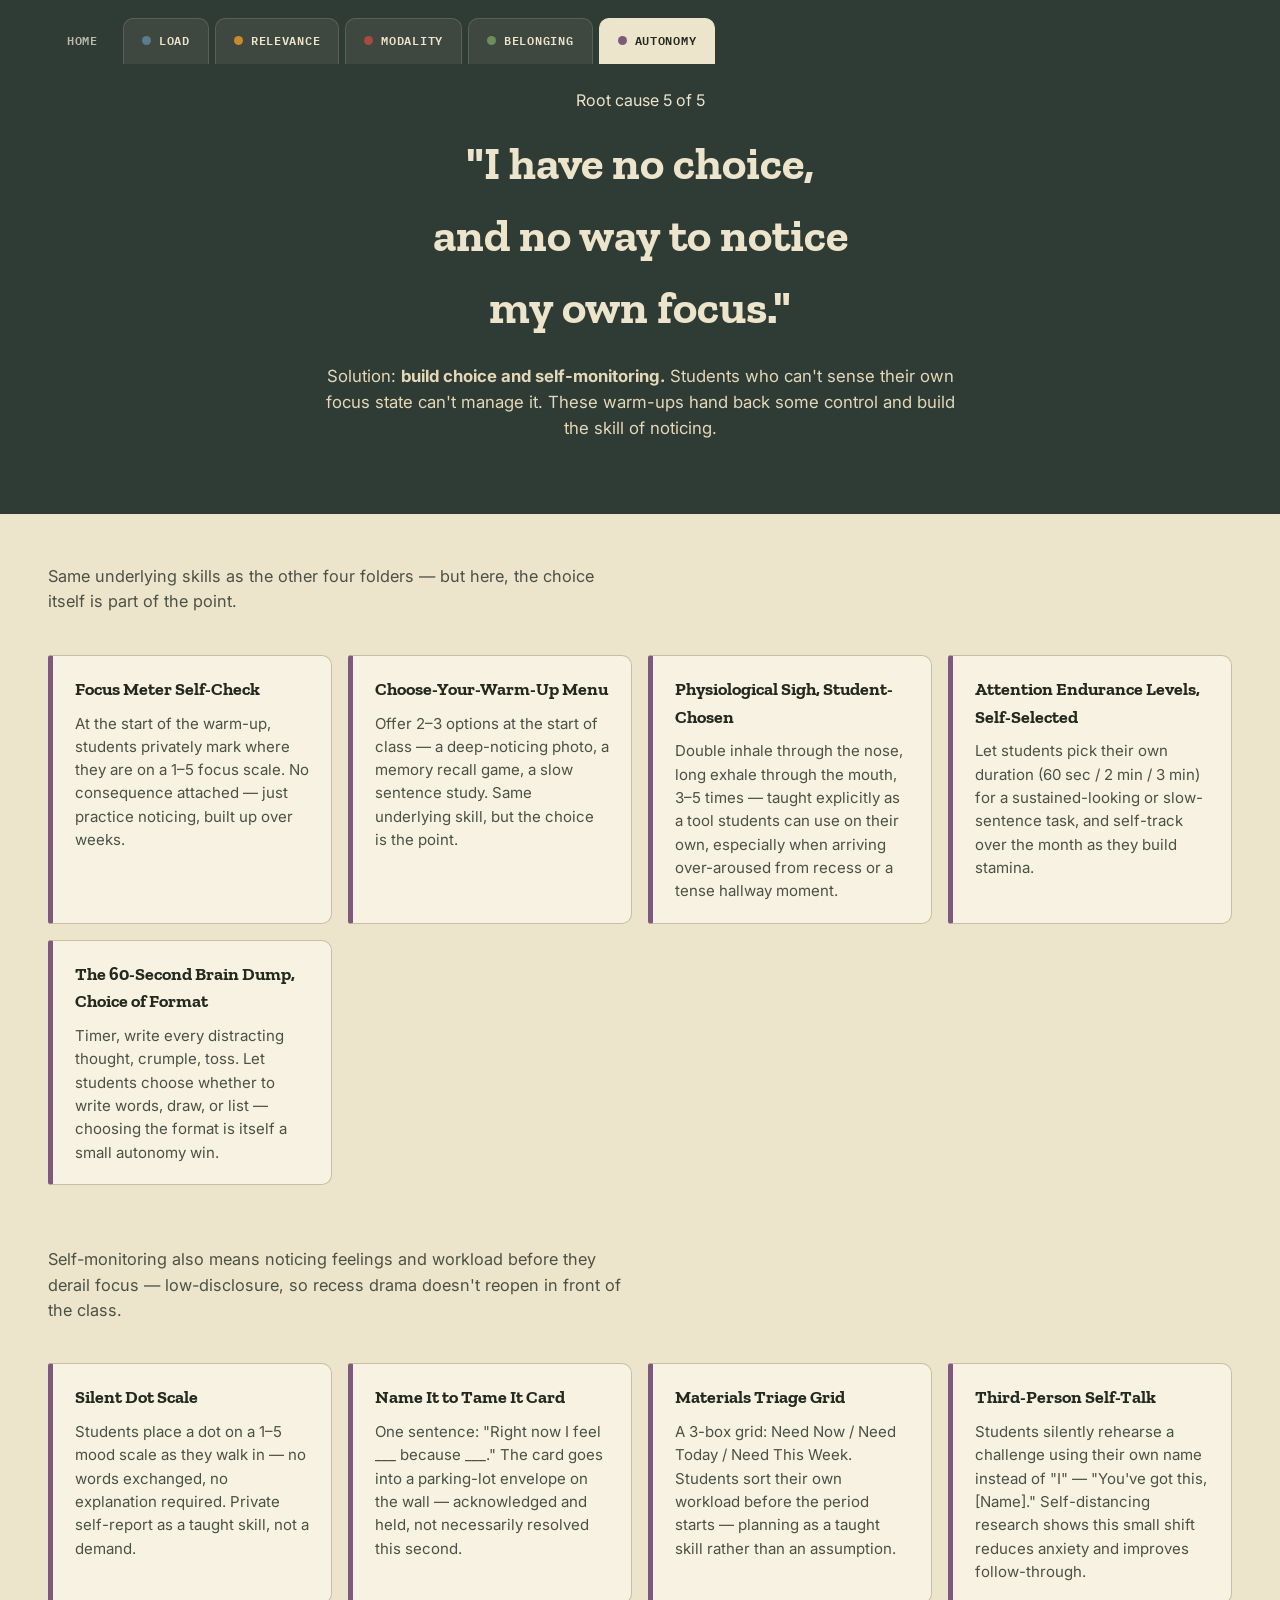
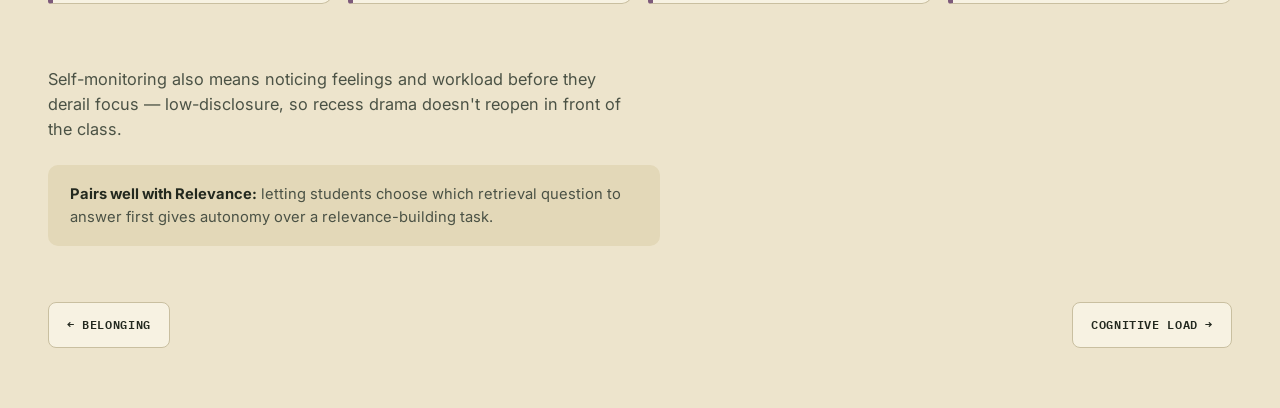
==== autonomy.html @ c08956a5 "Remove self-monitoring strategies from autonomy.html Removed multiple self-monitoring strategies and" ====
<!DOCTYPE html>
<html lang="en">
<head>
<meta charset="UTF-8">
<meta name="viewport" content="width=device-width, initial-scale=1.0">
<title>Autonomy — Attention Toolkit</title>
<link rel="stylesheet" href="style.css">
<style>:root{ --accent: var(--accent-autonomy); }</style>
</head>
<body class="page-autonomy">

<nav class="tabbar" aria-label="Root cause pages">
  <a href="index.html" class="tab home">Home</a>
  <a href="cognitive-load.html" class="tab" style="--tab-color:#5B7C8D"><span class="dot"></span>Load</a>
  <a href="relevance.html" class="tab" style="--tab-color:#C98A2B"><span class="dot"></span>Relevance</a>
  <a href="modality.html" class="tab" style="--tab-color:#A64B3F"><span class="dot"></span>Modality</a>
  <a href="belonging.html" class="tab" style="--tab-color:#6B8F5A"><span class="dot"></span>Belonging</a>
  <a href="autonomy.html" class="tab active" style="--tab-color:#7D5A7A"><span class="dot"></span>Autonomy</a>
</nav>

<header class="header-band">
  <p class="kicker">Root cause 5 of 5</p>
  <h1>"I have no choice, and no way to notice my own focus."</h1>
  <p class="principle">Solution: <strong>build choice and self-monitoring.</strong> Students who can't sense their own focus state can't manage it. These warm-ups hand back some control and build the skill of noticing.</p>
</header>

<p class="intro">Same underlying skills as the other four folders — but here, the choice itself is part of the point.</p>

<section class="card-grid">

  <div class="card">
    <h3>Focus Meter Self-Check</h3>
    <p>At the start of the warm-up, students privately mark where they are on a 1–5 focus scale. No consequence attached — just practice noticing, built up over weeks.</p>
  </div>

  <div class="card">
    <h3>Choose-Your-Warm-Up Menu</h3>
    <p>Offer 2–3 options at the start of class — a deep-noticing photo, a memory recall game, a slow sentence study. Same underlying skill, but the choice is the point.</p>
  </div>

  <div class="card">
    <h3>Physiological Sigh, Student-Chosen</h3>
    <p>Double inhale through the nose, long exhale through the mouth, 3–5 times — taught explicitly as a tool students can use on their own, especially when arriving over-aroused from recess or a tense hallway moment.</p>
  </div>

  <div class="card">
    <h3>Attention Endurance Levels, Self-Selected</h3>
    <p>Let students pick their own duration (60 sec / 2 min / 3 min) for a sustained-looking or slow-sentence task, and self-track over the month as they build stamina.</p>
  </div>

  <div class="card">
    <h3>The 60-Second Brain Dump, Choice of Format</h3>
    <p>Timer, write every distracting thought, crumple, toss. Let students choose whether to write words, draw, or list — choosing the format is itself a small autonomy win.</p>
  </div>

</section>

<p class="intro" style="padding-top:6px;">Self-monitoring also means noticing feelings and workload before they derail focus — low-disclosure, so recess drama doesn't reopen in front of the class.</p>

<section class="card-grid">

  <div class="card">
    <h3>Silent Dot Scale</h3>
    <p>Students place a dot on a 1–5 mood scale as they walk in — no words exchanged, no explanation required. Private self-report as a taught skill, not a demand.</p>
  </div>

  <div class="card">
    <h3>Name It to Tame It Card</h3>
    <p>One sentence: "Right now I feel ___ because ___." The card goes into a parking-lot envelope on the wall — acknowledged and held, not necessarily resolved this second.</p>
  </div>

  <div class="card">
    <h3>Materials Triage Grid</h3>
    <p>A 3-box grid: Need Now / Need Today / Need This Week. Students sort their own workload before the period starts — planning as a taught skill rather than an assumption.</p>
  </div>

  <div class="card">
    <h3>Third-Person Self-Talk</h3>
    <p>Students silently rehearse a challenge using their own name instead of "I" — "You've got this, [Name]." Self-distancing research shows this small shift reduces anxiety and improves follow-through.</p>
  </div>

</section>

<p class="intro" style="padding-top:6px;">Self-monitoring also means noticing feelings and workload before they derail focus — low-disclosure, so recess drama doesn't reopen in front of the class.</p>

<div class="crosslink">
  <strong>Pairs well with Relevance:</strong> letting students choose which retrieval question to answer first gives autonomy over a relevance-building task.
</div>

<nav class="pagenav">
  <a href="belonging.html">← Belonging</a>
  <a href="cognitive-load.html">Cognitive Load →</a>
</nav>

</body>
</html>
---- style.css ----
/* ===========================================================
   Attention Toolkit — shared stylesheet
   Concept: a teacher's filing cabinet. Five folder tabs (root
   causes), each tab its own color. Inside, strategies read as
   index cards pulled from the folder.
   =========================================================== */

@import url('https://fonts.googleapis.com/css2?family=Zilla+Slab:wght@500;600;700&family=Inter:wght@400;500;600&family=IBM+Plex+Mono:wght@500;600&display=swap');

:root{
  --ink:        #23291F;
  --ink-soft:   #4B5245;
  --paper:      #EDE4CC;
  --paper-light:#F7F2E2;
  --paper-deep: #E3D8B8;
  --chalk-dark: #2F3B35;
  --chalk-line: #C9BFA0;

  --accent-cognitive: #5B7C8D;
  --accent-relevance:  #C98A2B;
  --accent-modality:   #A64B3F;
  --accent-belonging:  #6B8F5A;
  --accent-autonomy:   #7D5A7A;

  /* default accent, overridden per page */
  --accent: var(--chalk-dark);
}

*{ box-sizing: border-box; }

html{ scroll-behavior: smooth; }

body{
  margin: 0;
  background: var(--paper);
  color: var(--ink);
  font-family: 'Inter', system-ui, sans-serif;
  line-height: 1.55;
}

h1, h2, h3{
  font-family: 'Zilla Slab', Georgia, serif;
  color: var(--ink);
  margin: 0 0 0.4em;
}

a{ color: inherit; }

.eyebrow{
  font-family: 'IBM Plex Mono', monospace;
  font-size: 0.72rem;
  letter-spacing: 0.12em;
  text-transform: uppercase;
  font-weight: 600;
  color: var(--accent);
}

/* ---------- top tab navigation ---------- */

.tabbar{
  display: flex;
  flex-wrap: wrap;
  gap: 6px;
  padding: 18px clamp(16px, 5vw, 48px) 0;
  background: var(--chalk-dark);
}

.tab{
  display: inline-flex;
  align-items: center;
  gap: 8px;
  padding: 12px 18px 14px;
  border-radius: 10px 10px 0 0;
  font-family: 'IBM Plex Mono', monospace;
  font-size: 0.75rem;
  letter-spacing: 0.06em;
  text-transform: uppercase;
  font-weight: 600;
  text-decoration: none;
  color: #EDE4CC;
  background: rgba(237, 228, 204, 0.08);
  border: 1px solid rgba(237, 228, 204, 0.16);
  border-bottom: none;
  transition: transform 0.15s ease, background 0.15s ease;
}

.tab:hover{
  transform: translateY(-3px);
  background: rgba(237, 228, 204, 0.16);
}

.tab.home{
  background: transparent;
  border-color: transparent;
  color: #EDE4CC;
  opacity: 0.75;
}
.tab.home:hover{ opacity: 1; transform: none; }

.tab.active{
  background: var(--paper);
  color: var(--ink);
  border-color: var(--paper);
  transform: translateY(0);
}

.tab .dot{
  width: 9px; height: 9px;
  border-radius: 50%;
  background: var(--tab-color, currentColor);
  flex-shrink: 0;
}

/* ---------- header band (per-page, colored) ---------- */

.header-band{
  background: var(--chalk-dark);
  color: var(--paper);
  padding: 8px clamp(16px, 5vw, 48px) 56px;
  text-align: center;
}

.header-band h1{
  color: var(--paper);
  font-size: clamp(1.9rem, 4.2vw, 2.9rem);
  max-width: 16ch;
  margin-left: auto;
  margin-right: auto;
}

.header-band .principle{
  font-size: 1.05rem;
  color: var(--paper-deep);
  max-width: 58ch;
  margin-top: 14px;
  margin-left: auto;
  margin-right: auto;
}

/* ---------- home hero ---------- */

.hero{
  padding: clamp(28px, 6vw, 64px) clamp(16px, 5vw, 48px) 8px;
}

.hero h1{
  font-size: clamp(2.1rem, 5vw, 3.4rem);
  max-width: 18ch;
}

.hero p.lede{
  font-size: 1.1rem;
  color: var(--ink-soft);
  max-width: 62ch;
}

/* ---------- folder grid (home) ---------- */

.folder-grid{
  display: grid;
  grid-template-columns: repeat(auto-fit, minmax(230px, 1fr));
  gap: 18px;
  padding: 12px clamp(16px, 5vw, 48px) 64px;
}

.folder-card{
  position: relative;
  display: block;
  text-decoration: none;
  background: var(--paper-light);
  border: 1px solid var(--chalk-line);
  border-top: 6px solid var(--card-color, var(--chalk-dark));
  border-radius: 4px 14px 10px 10px;
  padding: 26px 22px 22px;
  color: var(--ink);
  transition: transform 0.18s ease, box-shadow 0.18s ease;
}

.folder-card:hover{
  transform: translateY(-5px);
  box-shadow: 0 14px 24px -14px rgba(43, 34, 20, 0.35);
}

.folder-card .tag{
  font-family: 'IBM Plex Mono', monospace;
  font-size: 0.7rem;
  letter-spacing: 0.1em;
  text-transform: uppercase;
  font-weight: 600;
  color: var(--card-color);
  display: block;
  margin-bottom: 10px;
}

.folder-card h2{
  font-size: 1.3rem;
  margin-bottom: 8px;
}

.folder-card p{
  font-size: 0.95rem;
  color: var(--ink-soft);
  margin: 0;
}

/* ---------- strategy cards (inner pages) ---------- */

.intro{
  max-width: 68ch;
  padding: 34px clamp(16px, 5vw, 48px) 6px;
  color: var(--ink-soft);
  font-size: 1.02rem;
}

.card-grid{
  display: grid;
  grid-template-columns: repeat(auto-fit, minmax(280px, 1fr));
  gap: 16px;
  padding: 18px clamp(16px, 5vw, 48px) 40px;
}

.card{
  background: var(--paper-light);
  border: 1px solid var(--chalk-line);
  border-left: 5px solid var(--accent);
  border-radius: 3px 10px 10px 3px;
  padding: 20px 22px;
}

.card h3{
  font-size: 1.12rem;
  margin-bottom: 8px;
}

.card p{
  margin: 0;
  font-size: 0.94rem;
  color: var(--ink-soft);
}

/* ---------- cross-link footer note ---------- */

.crosslink{
  margin: 8px clamp(16px, 5vw, 48px) 56px;
  padding: 18px 22px;
  background: var(--paper-deep);
  border-radius: 10px;
  font-size: 0.92rem;
  color: var(--ink-soft);
  max-width: 68ch;
}

.crosslink strong{ color: var(--ink); }

/* ---------- footer nav (prev/next) ---------- */

.pagenav{
  display: flex;
  justify-content: space-between;
  gap: 12px;
  padding: 0 clamp(16px, 5vw, 48px) 60px;
  flex-wrap: wrap;
}

.pagenav a{
  text-decoration: none;
  font-family: 'IBM Plex Mono', monospace;
  font-size: 0.78rem;
  letter-spacing: 0.05em;
  text-transform: uppercase;
  font-weight: 600;
  padding: 12px 18px;
  border: 1px solid var(--chalk-line);
  border-radius: 8px;
  color: var(--ink);
  background: var(--paper-light);
  transition: background 0.15s ease;
}
.pagenav a:hover{ background: var(--paper-deep); }

/* ---------- footer ---------- */

.site-footer{
  padding: 24px clamp(16px, 5vw, 48px) 40px;
  font-size: 0.82rem;
  color: var(--ink-soft);
  border-top: 1px solid var(--chalk-line);
}

/* ---------- focus visibility ---------- */

a:focus-visible, .tab:focus-visible{
  outline: 3px solid var(--ink);
  outline-offset: 2px;
}

/* ---------- reduced motion ---------- */

@media (prefers-reduced-motion: reduce){
  *{ transition: none !important; }
  html{ scroll-behavior: auto; }
}

/* ---------- responsive ---------- */

@media (max-width: 560px){
  .tabbar{ padding-top: 12px; }
  .tab{ padding: 10px 12px 12px; font-size: 0.68rem; }
}
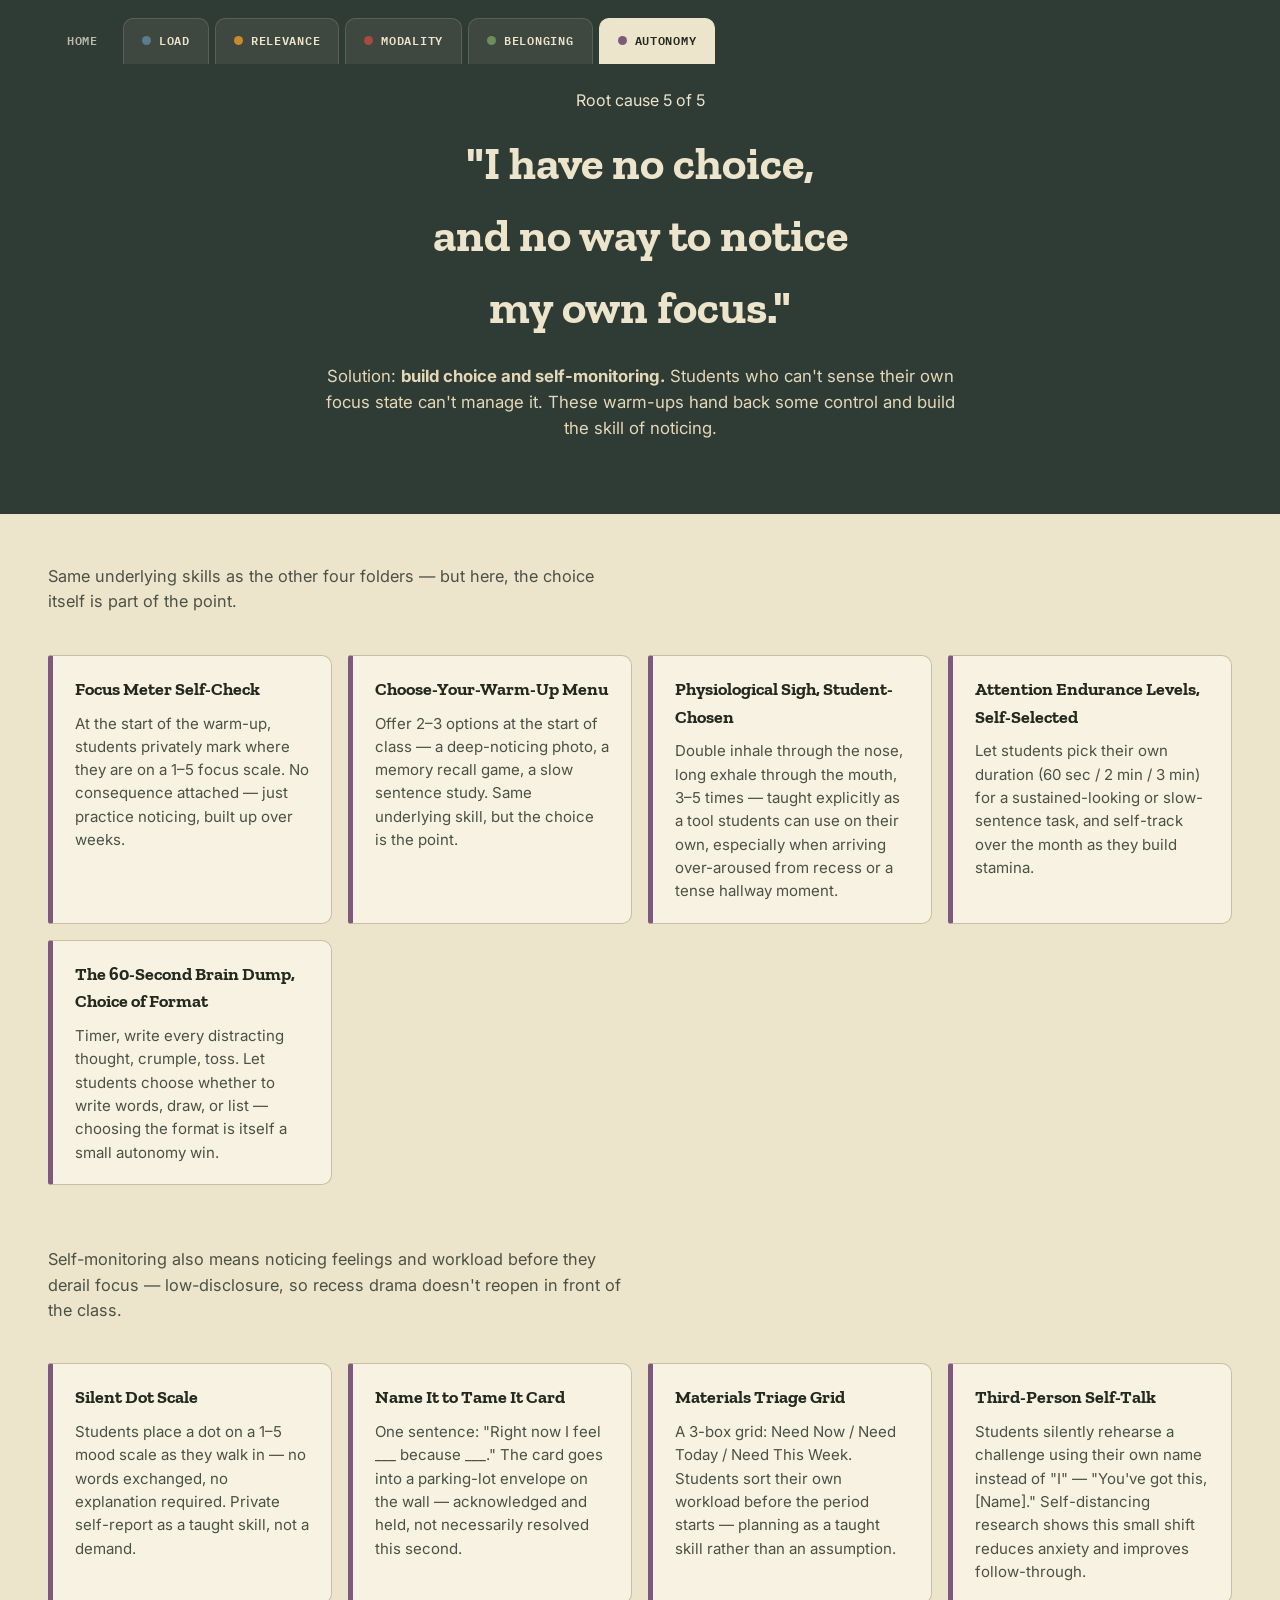
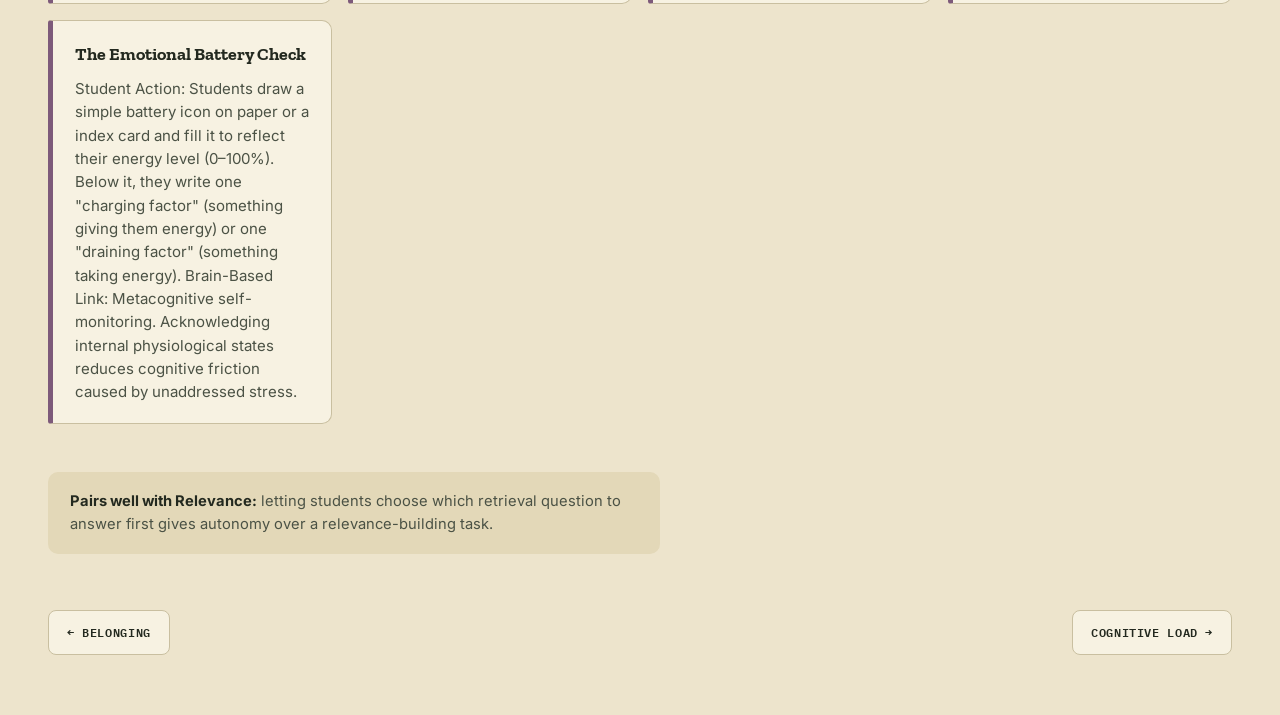
==== commit 8151a808: "Add Emotional Battery Check section to autonomy.html Added a new section for the Emotional Battery C" ====
--- a/autonomy.html
+++ b/autonomy.html
@@ -79,9 +79,13 @@
     <p>Students silently rehearse a challenge using their own name instead of "I" — "You've got this, [Name]." Self-distancing research shows this small shift reduces anxiety and improves follow-through.</p>
   </div>
 
+  <div class="card">
+    <h3>The Emotional Battery Check</h3>
+    <p>Student Action: Students draw a simple battery icon on paper or a index card and fill it to reflect their energy level (0–100%). Below it, they write one "charging factor" (something giving them energy) or one "draining factor" (something taking energy).
+Brain-Based Link: Metacognitive self-monitoring. Acknowledging internal physiological states reduces cognitive friction caused by unaddressed stress.</p>
+  </div>
+
 </section>
-
-<p class="intro" style="padding-top:6px;">Self-monitoring also means noticing feelings and workload before they derail focus — low-disclosure, so recess drama doesn't reopen in front of the class.</p>
 
 <div class="crosslink">
   <strong>Pairs well with Relevance:</strong> letting students choose which retrieval question to answer first gives autonomy over a relevance-building task.
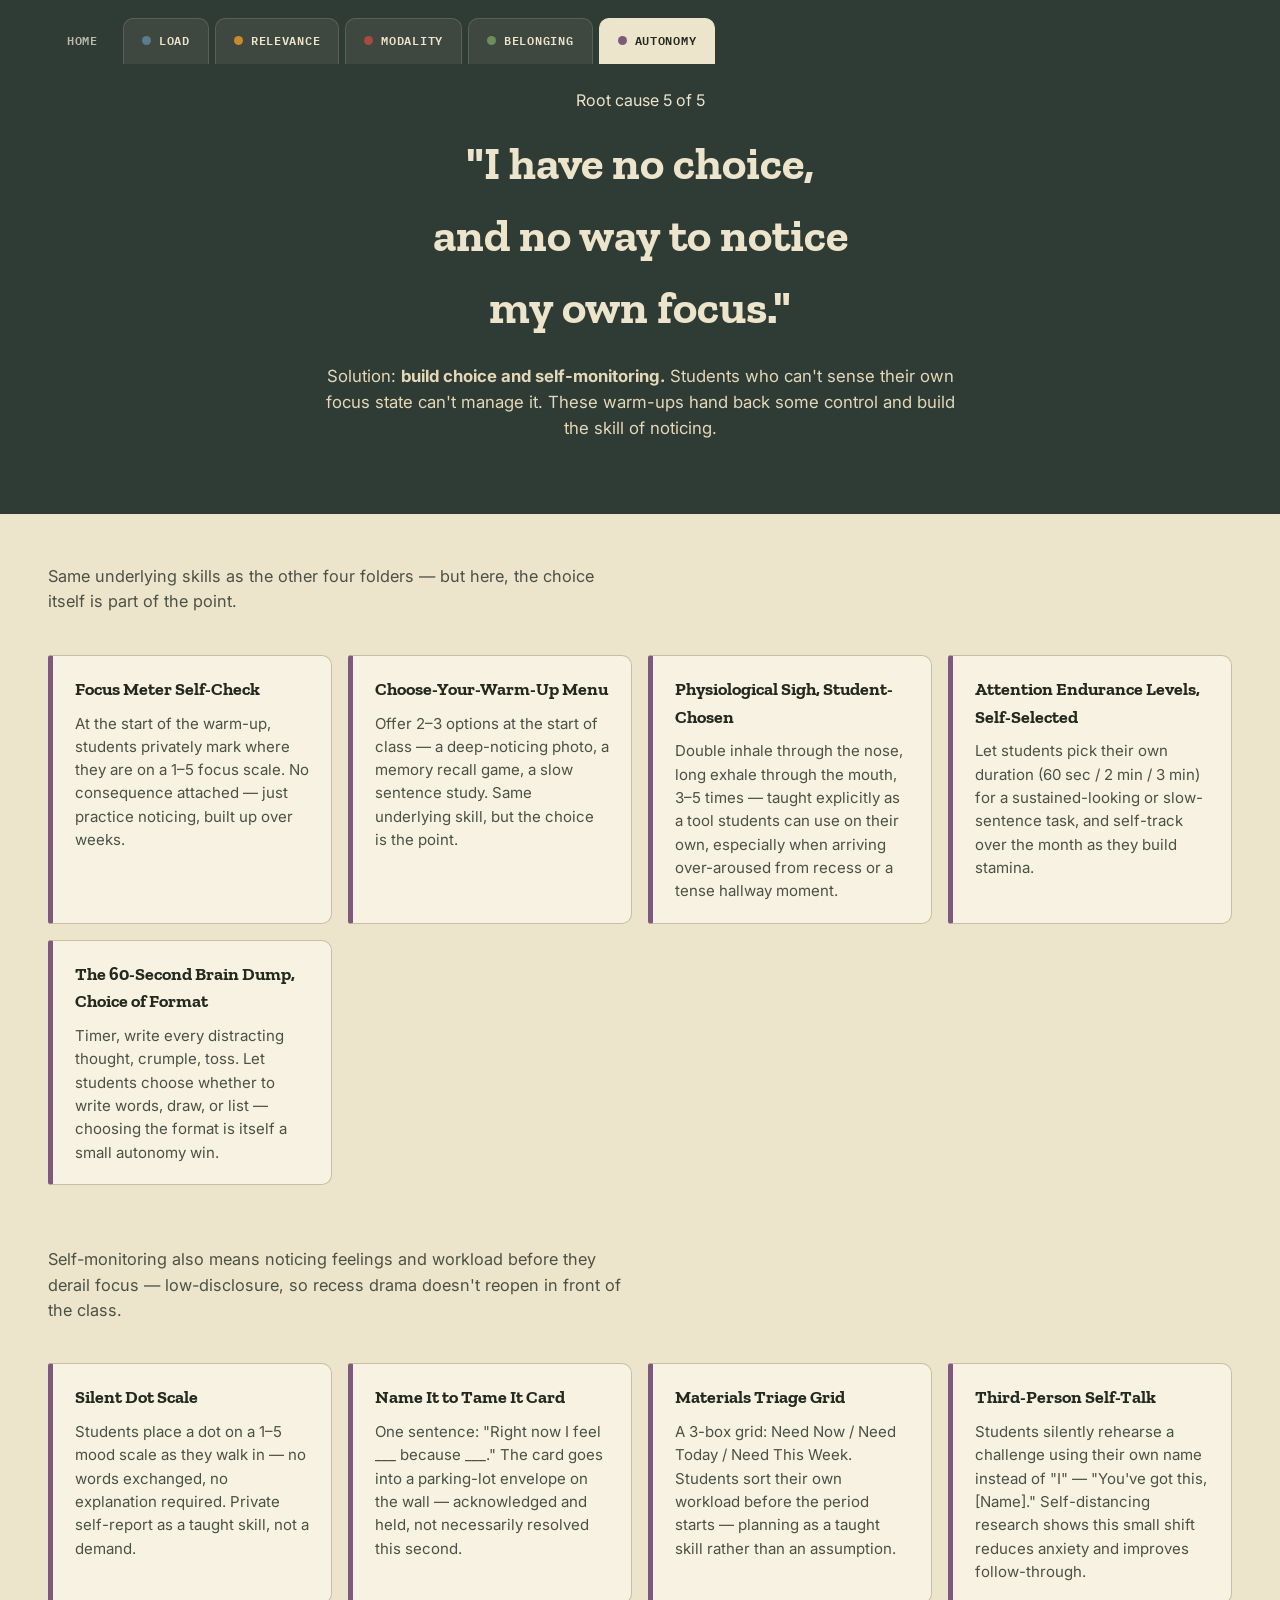
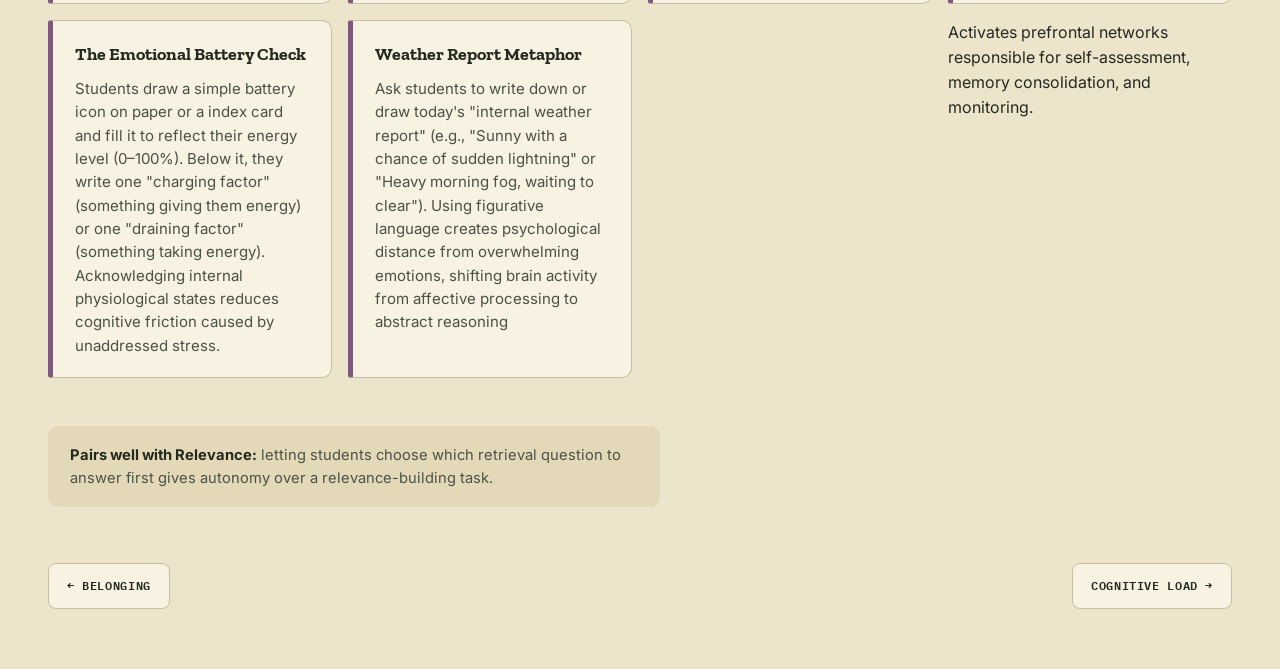
==== commit 7b5ecaef: "Enhance content and add new activities in autonomy.html Updated the Emotional Battery Check descript" ====
--- a/autonomy.html
+++ b/autonomy.html
@@ -81,10 +81,23 @@
 
   <div class="card">
     <h3>The Emotional Battery Check</h3>
-    <p>Student Action: Students draw a simple battery icon on paper or a index card and fill it to reflect their energy level (0–100%). Below it, they write one "charging factor" (something giving them energy) or one "draining factor" (something taking energy).
-Brain-Based Link: Metacognitive self-monitoring. Acknowledging internal physiological states reduces cognitive friction caused by unaddressed stress.</p>
+    <p>Students draw a simple battery icon on paper or a index card and fill it to reflect their energy level (0–100%). Below it, they write one "charging factor" (something giving them energy) or one "draining factor" (something taking energy).
+Acknowledging internal physiological states reduces cognitive friction caused by unaddressed stress.</p>
   </div>
 
+  <div class="card">
+    <h3>Weather Report Metaphor</h3>
+    <p>Ask students to write down or draw today's "internal weather report" (e.g., "Sunny with a chance of sudden lightning" or "Heavy morning fog, waiting to clear").
+Using figurative language creates psychological distance from overwhelming emotions, shifting brain activity from affective processing to abstract reasoning</p>
+  </div>
+
+  <div class="card>
+    <h3>Somatic Box Reset (4-4-4-4)</h3>
+    <p>Students draw a box on paper while practicing box breathing: inhale for 4 seconds (top side), hold for 4 seconds (right side), exhale for 4 seconds (bottom side), hold for 4 seconds (left side). Repeat 3 times, ending with a quick write: "What is one thing I need to put aside for the next 45 minutes?"
+Triggers the parasympathetic nervous system via controlled exhales, lowering heart rate and signaling safety to the brain.</p>
+  </div>
+
+Activates prefrontal networks responsible for self-assessment, memory consolidation, and monitoring.
 </section>
 
 <div class="crosslink">
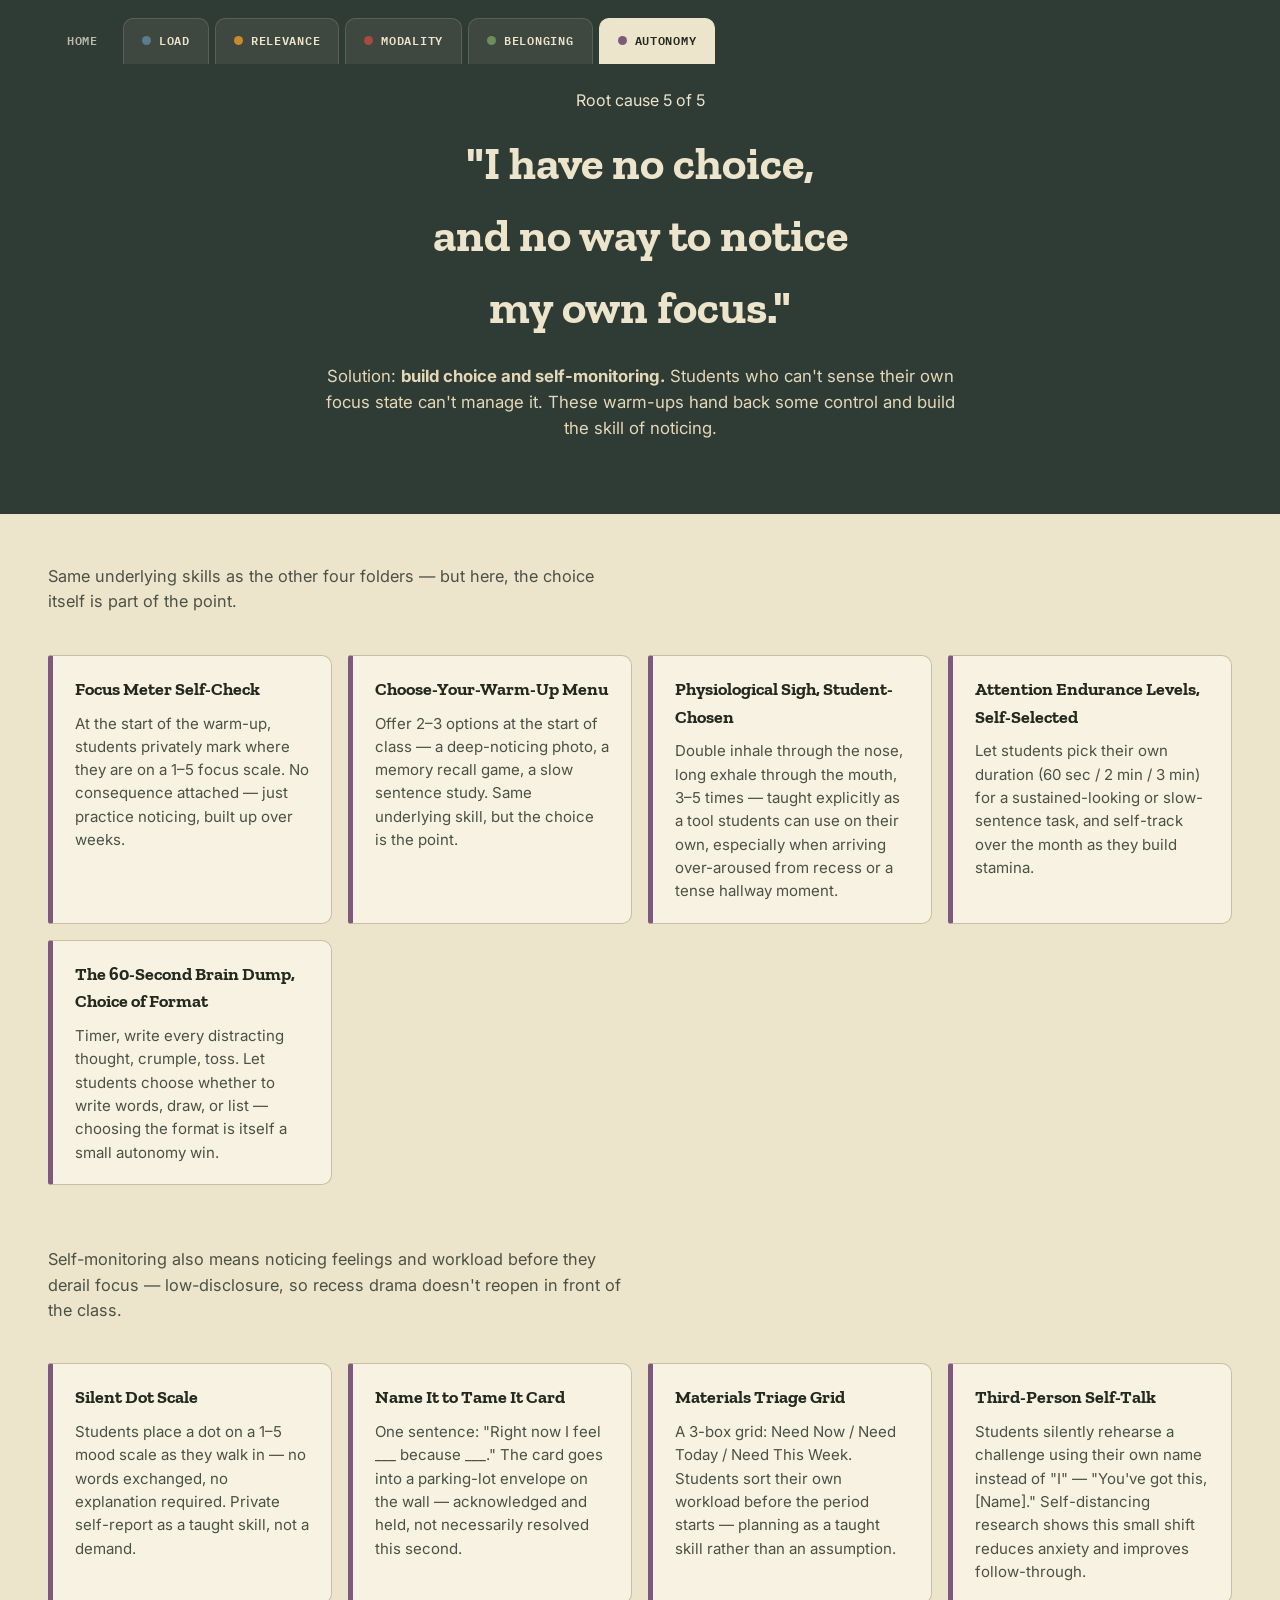
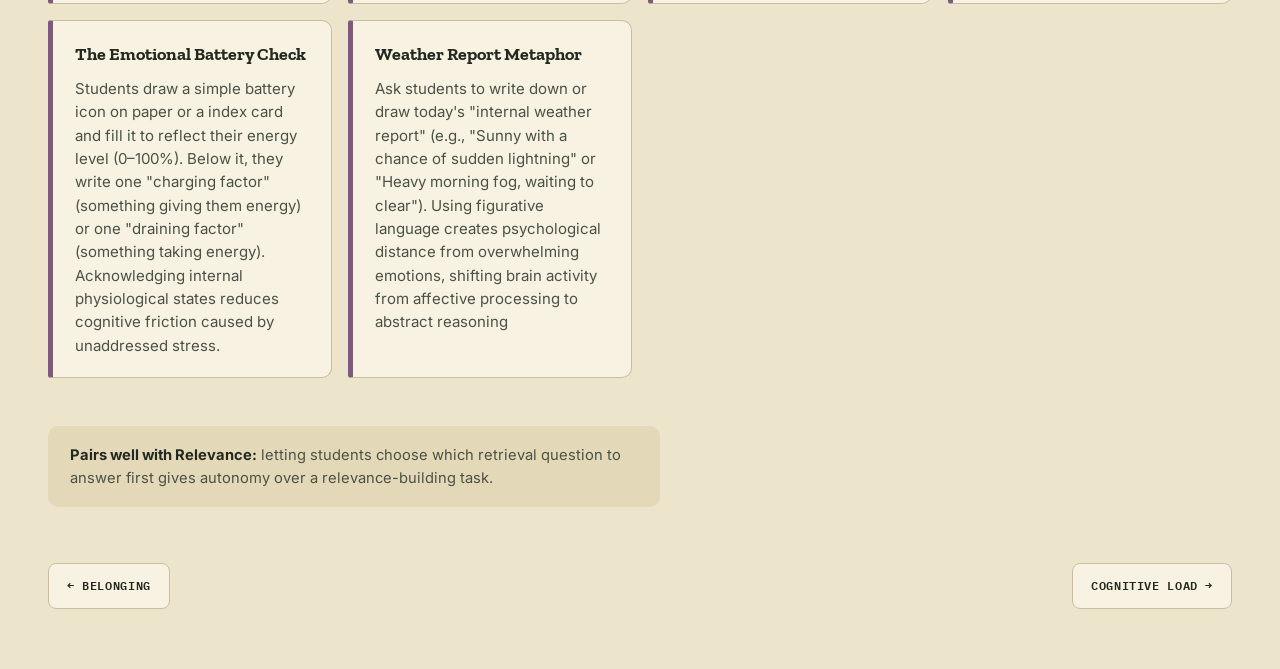
==== commit 9d78a601: "Enhance Somatic Box Reset description Updated description of the Somatic Box Reset to include activa" ====
--- a/autonomy.html
+++ b/autonomy.html
@@ -94,10 +94,9 @@
   <div class="card>
     <h3>Somatic Box Reset (4-4-4-4)</h3>
     <p>Students draw a box on paper while practicing box breathing: inhale for 4 seconds (top side), hold for 4 seconds (right side), exhale for 4 seconds (bottom side), hold for 4 seconds (left side). Repeat 3 times, ending with a quick write: "What is one thing I need to put aside for the next 45 minutes?"
-Triggers the parasympathetic nervous system via controlled exhales, lowering heart rate and signaling safety to the brain.</p>
+Triggers the parasympathetic nervous system via controlled exhales, lowering heart rate and signaling safety to the brain. Activates prefrontal networks responsible for self-assessment, memory consolidation, and monitoring.</p>
   </div>
-
-Activates prefrontal networks responsible for self-assessment, memory consolidation, and monitoring.
+  
 </section>
 
 <div class="crosslink">
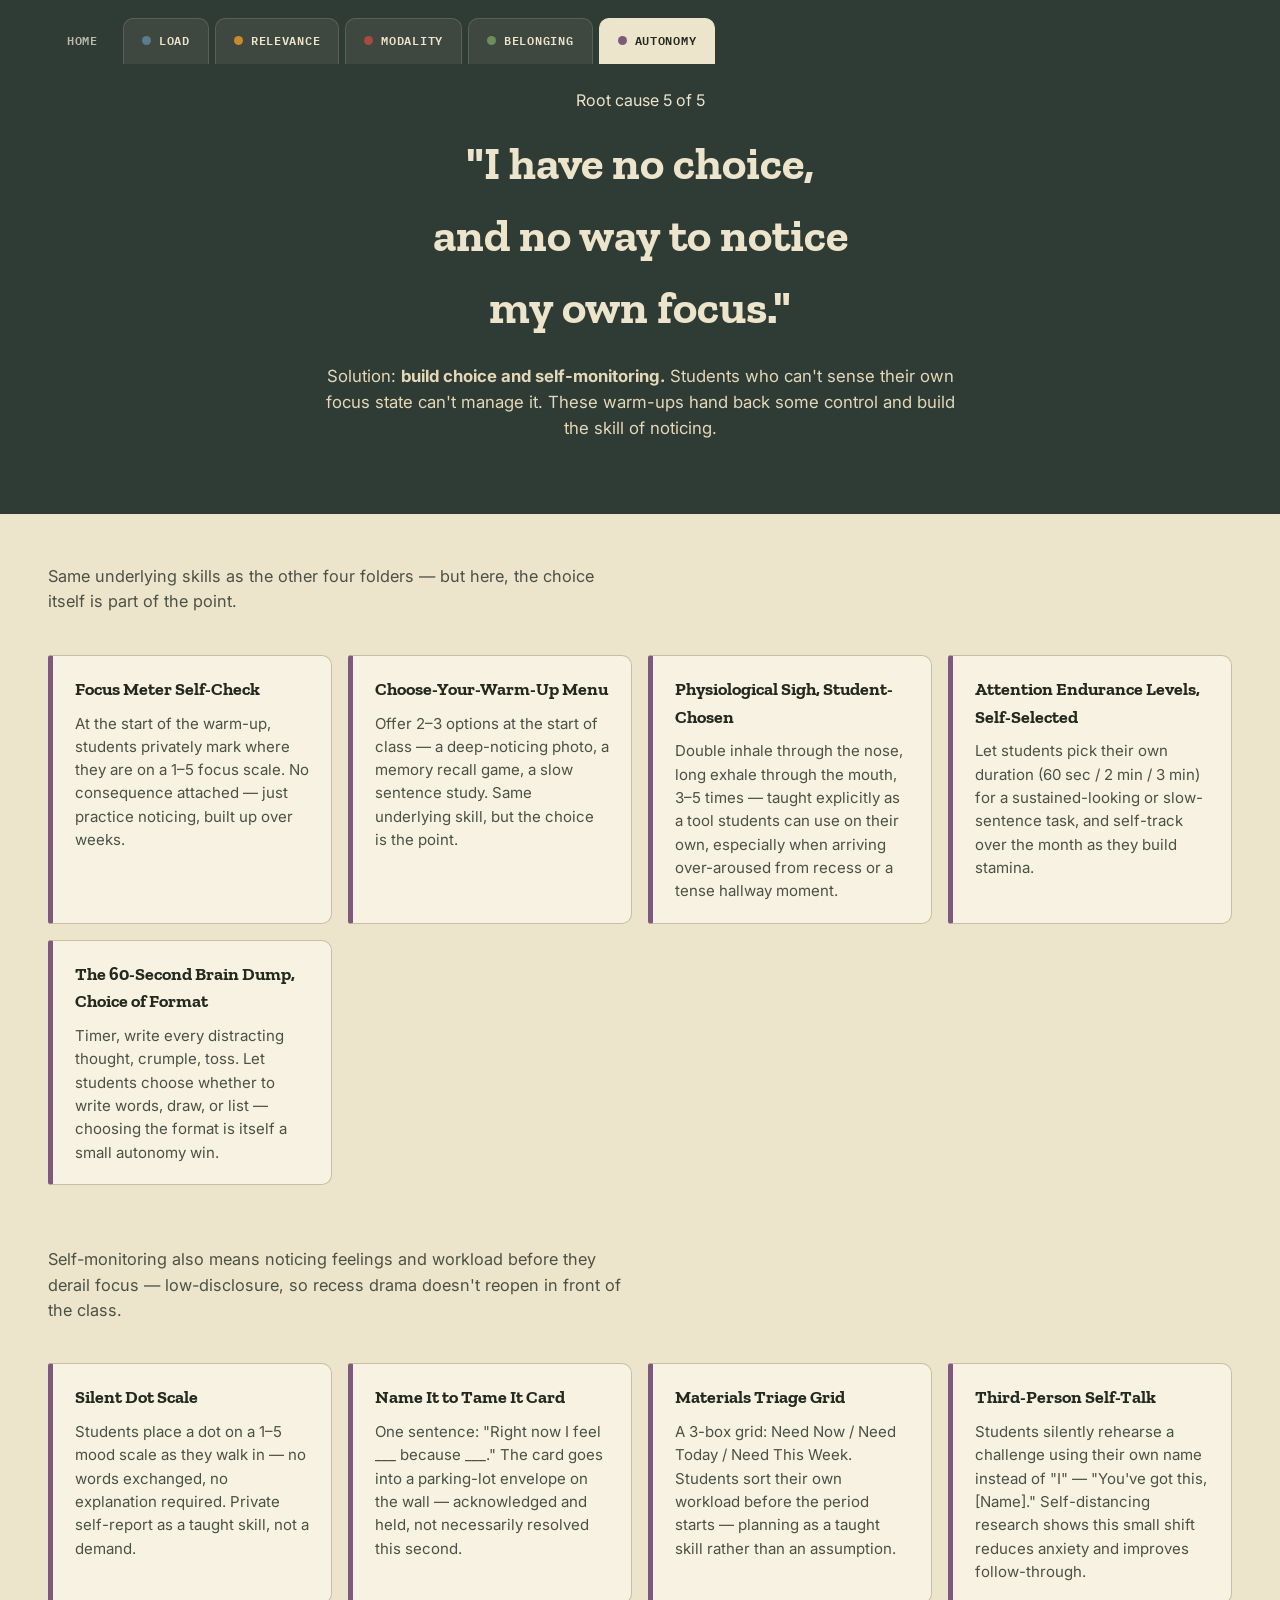
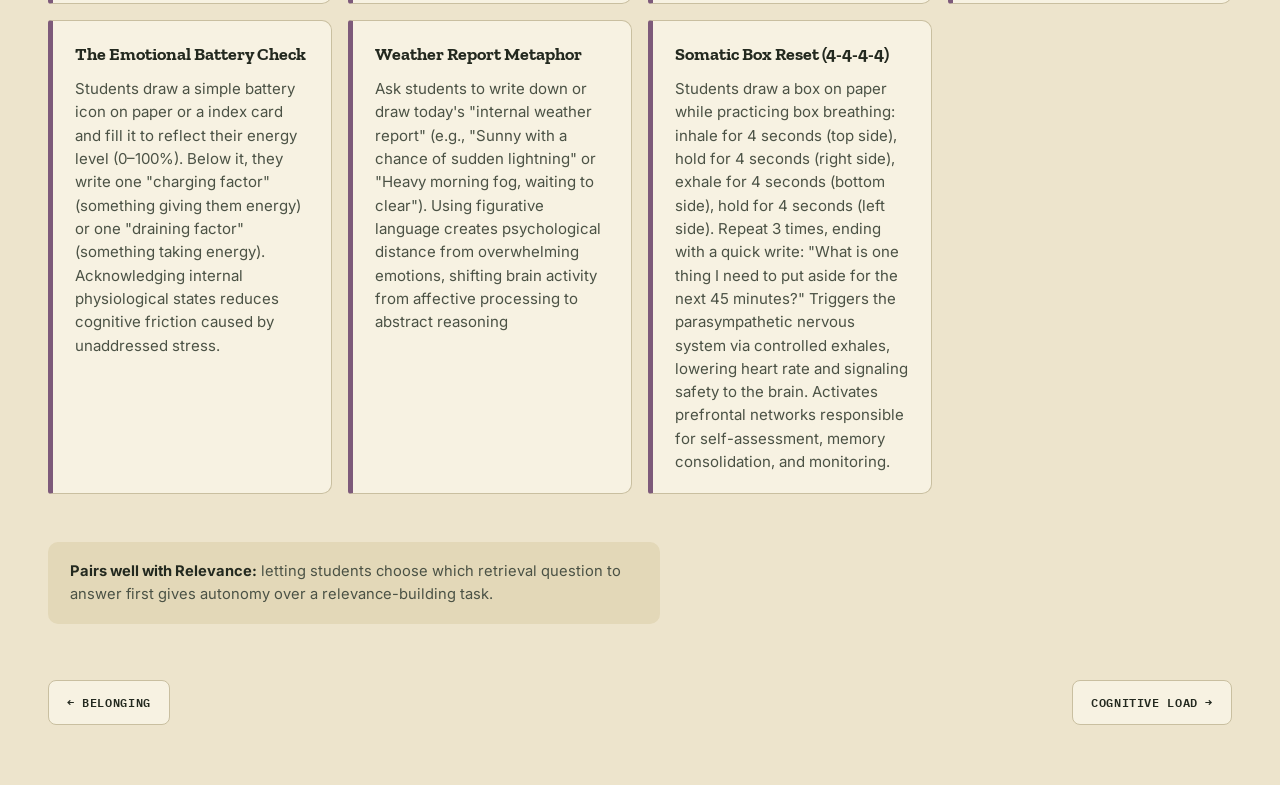
==== commit 883dba8d: "Fix HTML syntax for card div element" ====
--- a/autonomy.html
+++ b/autonomy.html
@@ -91,10 +91,9 @@
 Using figurative language creates psychological distance from overwhelming emotions, shifting brain activity from affective processing to abstract reasoning</p>
   </div>
 
-  <div class="card>
+  <div class="card">
     <h3>Somatic Box Reset (4-4-4-4)</h3>
-    <p>Students draw a box on paper while practicing box breathing: inhale for 4 seconds (top side), hold for 4 seconds (right side), exhale for 4 seconds (bottom side), hold for 4 seconds (left side). Repeat 3 times, ending with a quick write: "What is one thing I need to put aside for the next 45 minutes?"
-Triggers the parasympathetic nervous system via controlled exhales, lowering heart rate and signaling safety to the brain. Activates prefrontal networks responsible for self-assessment, memory consolidation, and monitoring.</p>
+    <p>Students draw a box on paper while practicing box breathing: inhale for 4 seconds (top side), hold for 4 seconds (right side), exhale for 4 seconds (bottom side), hold for 4 seconds (left side). Repeat 3 times, ending with a quick write: "What is one thing I need to put aside for the next 45 minutes?" Triggers the parasympathetic nervous system via controlled exhales, lowering heart rate and signaling safety to the brain. Activates prefrontal networks responsible for self-assessment, memory consolidation, and monitoring.</p>
   </div>
   
 </section>
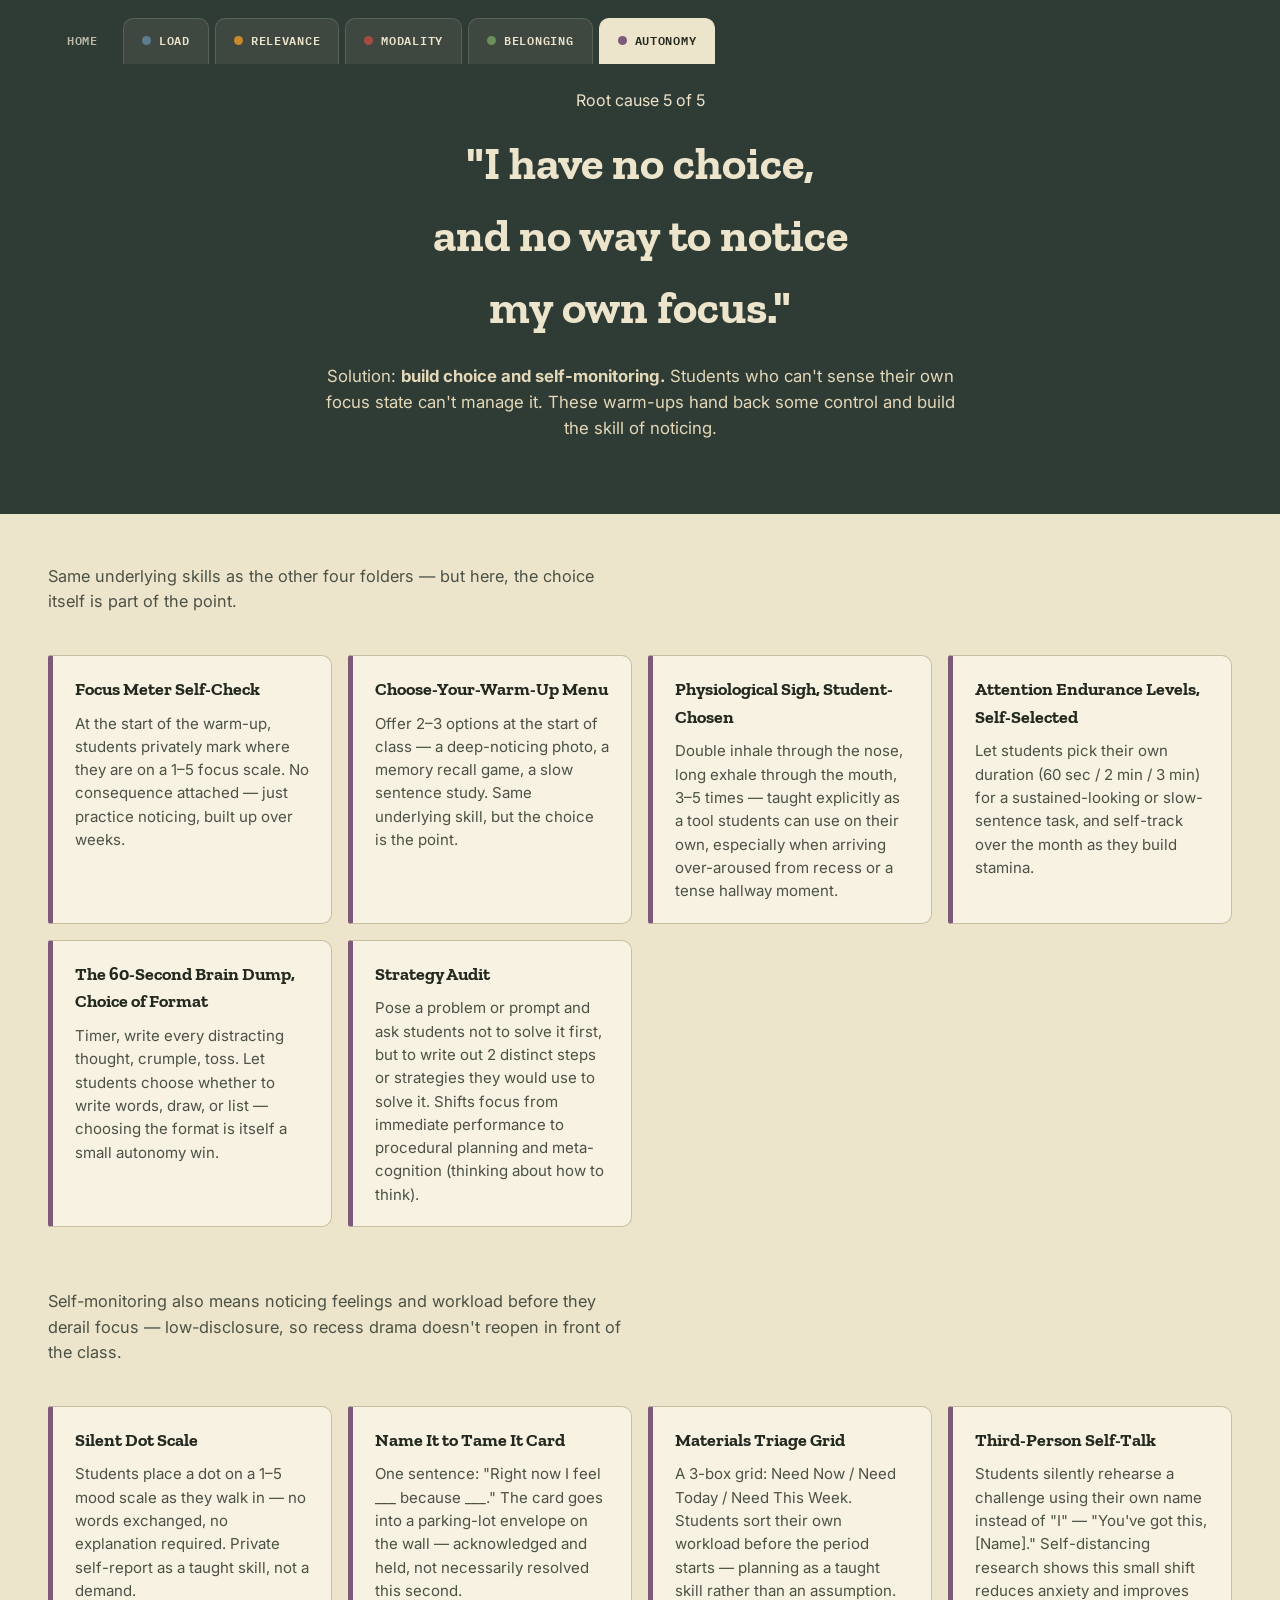
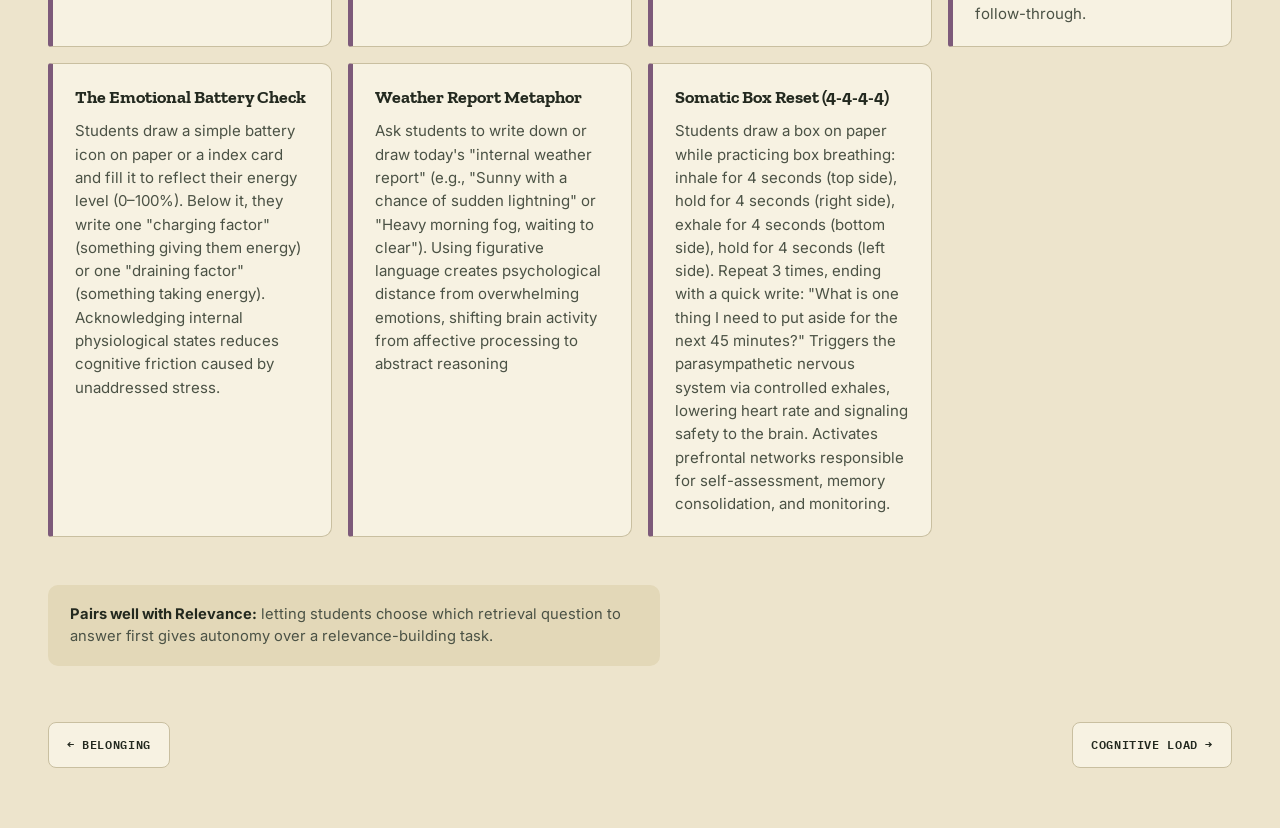
==== commit 4764e84c: "Add Strategy Audit section to autonomy.html Added a new strategy audit section to encourage procedur" ====
--- a/autonomy.html
+++ b/autonomy.html
@@ -53,6 +53,11 @@
     <p>Timer, write every distracting thought, crumple, toss. Let students choose whether to write words, draw, or list — choosing the format is itself a small autonomy win.</p>
   </div>
 
+  <div class="card">
+    <h3>Strategy Audit</h3>
+<p>Pose a problem or prompt and ask students not to solve it first, but to write out 2 distinct steps or strategies they would use to solve it.
+Shifts focus from immediate performance to procedural planning and meta-cognition (thinking about how to think).</p>
+  </div>
 </section>
 
 <p class="intro" style="padding-top:6px;">Self-monitoring also means noticing feelings and workload before they derail focus — low-disclosure, so recess drama doesn't reopen in front of the class.</p>
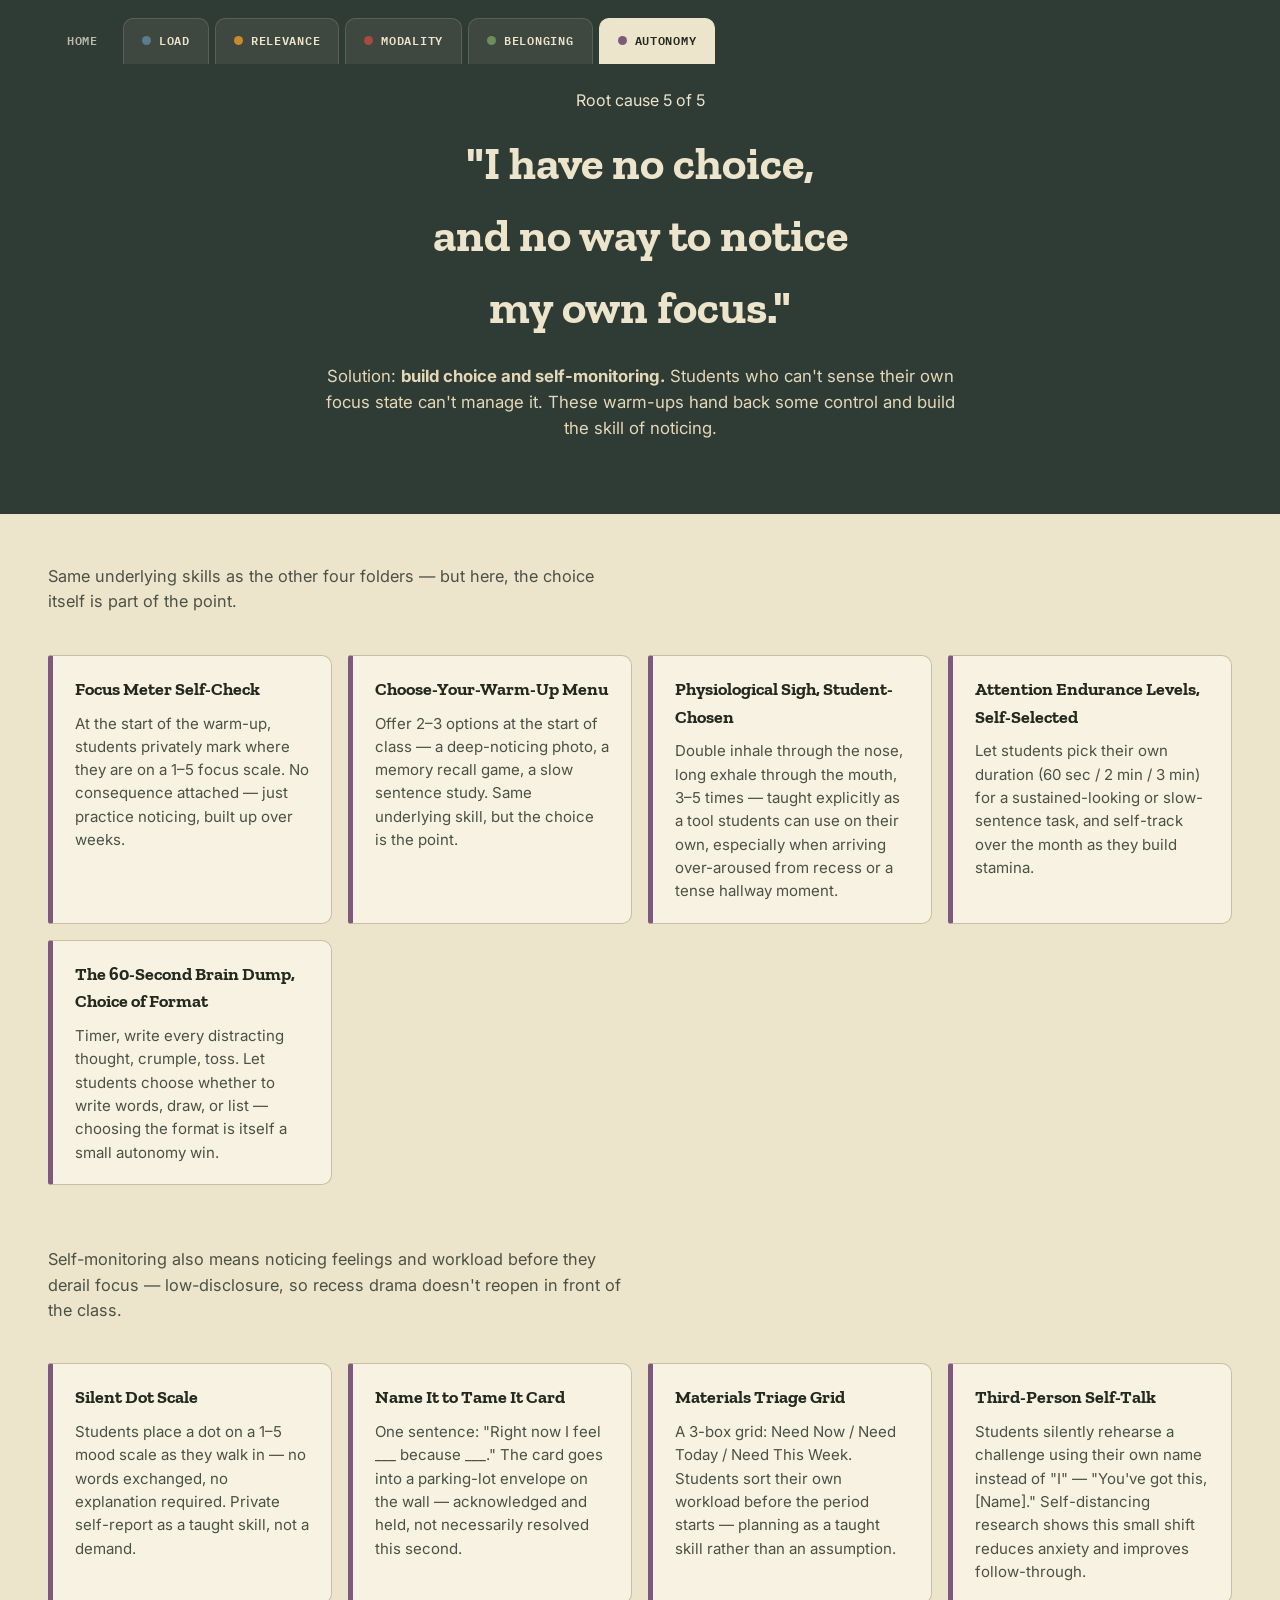
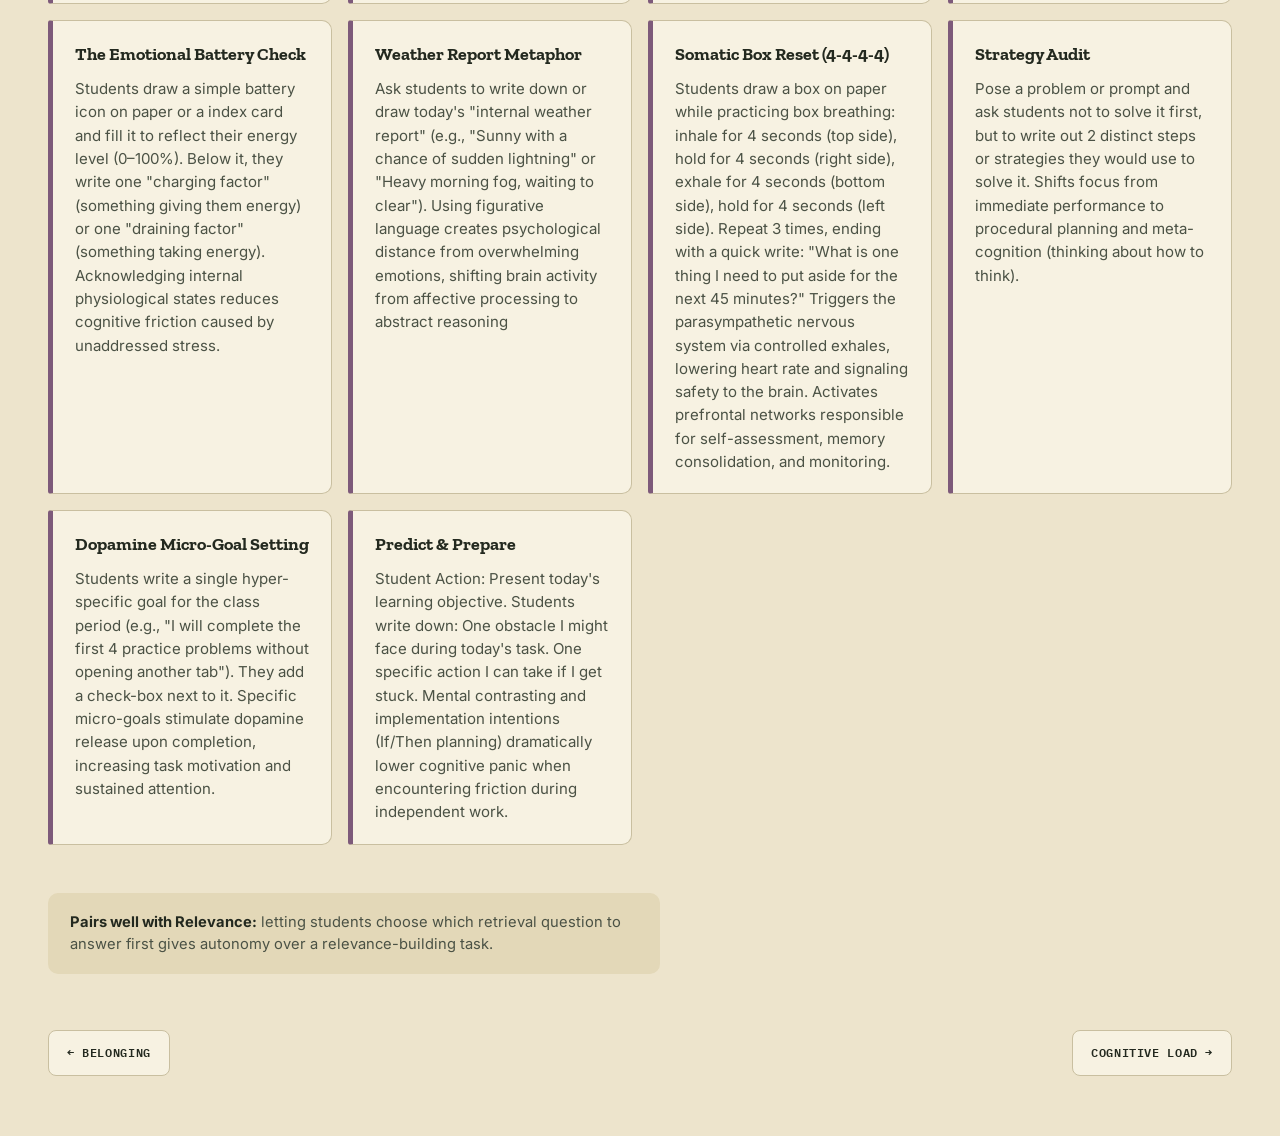
==== commit 6828e484: "Restore Strategy Audit and add new strategies Restored the 'Strategy Audit' section and added new se" ====
--- a/autonomy.html
+++ b/autonomy.html
@@ -53,11 +53,6 @@
     <p>Timer, write every distracting thought, crumple, toss. Let students choose whether to write words, draw, or list — choosing the format is itself a small autonomy win.</p>
   </div>
 
-  <div class="card">
-    <h3>Strategy Audit</h3>
-<p>Pose a problem or prompt and ask students not to solve it first, but to write out 2 distinct steps or strategies they would use to solve it.
-Shifts focus from immediate performance to procedural planning and meta-cognition (thinking about how to think).</p>
-  </div>
 </section>
 
 <p class="intro" style="padding-top:6px;">Self-monitoring also means noticing feelings and workload before they derail focus — low-disclosure, so recess drama doesn't reopen in front of the class.</p>
@@ -100,6 +95,24 @@
     <h3>Somatic Box Reset (4-4-4-4)</h3>
     <p>Students draw a box on paper while practicing box breathing: inhale for 4 seconds (top side), hold for 4 seconds (right side), exhale for 4 seconds (bottom side), hold for 4 seconds (left side). Repeat 3 times, ending with a quick write: "What is one thing I need to put aside for the next 45 minutes?" Triggers the parasympathetic nervous system via controlled exhales, lowering heart rate and signaling safety to the brain. Activates prefrontal networks responsible for self-assessment, memory consolidation, and monitoring.</p>
   </div>
+
+    <div class="card">
+    <h3>Strategy Audit</h3>
+<p>Pose a problem or prompt and ask students not to solve it first, but to write out 2 distinct steps or strategies they would use to solve it.
+Shifts focus from immediate performance to procedural planning and meta-cognition (thinking about how to think).</p>
+  </div>
+  
+  <div class="card">
+    <h3> Dopamine Micro-Goal Setting</h3>
+<p>Students write a single hyper-specific goal for the class period (e.g., "I will complete the first 4 practice problems without opening another tab"). They add a check-box next to it.
+Specific micro-goals stimulate dopamine release upon completion, increasing task motivation and sustained attention.</p>
+  </div>
+  
+  <div class="card">
+    <h3>Predict & Prepare</h3>
+<p>Student Action: Present today's learning objective. Students write down: One obstacle I might face during today's task.
+One specific action I can take if I get stuck. Mental contrasting and implementation intentions (If/Then planning) dramatically lower cognitive panic when encountering friction during independent work.</p>
+  </div>
   
 </section>
 
